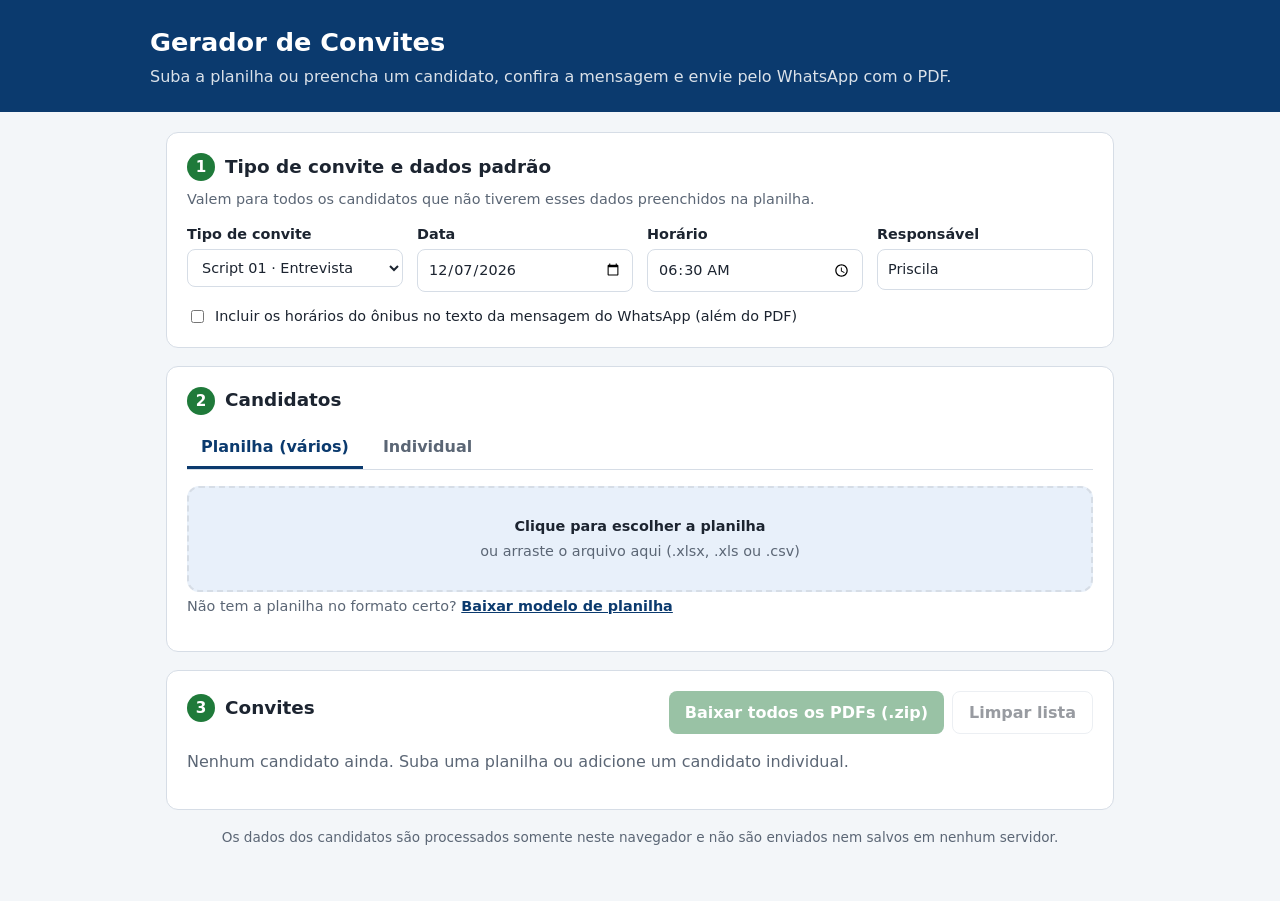
==== index.html @ 01ced8b9 "Gerador de convites de entrevista e comitê Site estático que lê uma planilha (ou cadastro individual" ====
<!DOCTYPE html>
<html lang="pt-BR">
<head>
  <meta charset="UTF-8">
  <meta name="viewport" content="width=device-width, initial-scale=1.0">
  <title>Gerador de Convites</title>
  <link rel="stylesheet" href="style.css">
</head>
<body>
  <header class="topo">
    <div class="topo-conteudo">
      <h1>Gerador de Convites</h1>
      <p>Suba a planilha ou preencha um candidato, confira a mensagem e envie pelo WhatsApp com o PDF.</p>
    </div>
  </header>

  <main>
    <!-- 1. Dados do lote -->
    <section class="cartao">
      <h2><span class="passo">1</span> Tipo de convite e dados padrão</h2>
      <p class="ajuda">Valem para todos os candidatos que não tiverem esses dados preenchidos na planilha.</p>
      <div class="grade">
        <label>Tipo de convite
          <select id="lote-tipo">
            <option value="entrevista">Script 01 · Entrevista</option>
            <option value="comite">Script 02 · Comitê</option>
          </select>
        </label>
        <label>Data
          <input type="date" id="lote-data">
        </label>
        <label>Horário
          <input type="time" id="lote-horario">
        </label>
        <label>Responsável
          <input type="text" id="lote-responsavel">
        </label>
      </div>
      <label class="check">
        <input type="checkbox" id="lote-horarios-na-mensagem">
        Incluir os horários do ônibus no texto da mensagem do WhatsApp (além do PDF)
      </label>
    </section>

    <!-- 2. Candidatos -->
    <section class="cartao">
      <h2><span class="passo">2</span> Candidatos</h2>
      <div class="abas" role="tablist">
        <button class="aba ativa" data-aba="planilha" role="tab">Planilha (vários)</button>
        <button class="aba" data-aba="individual" role="tab">Individual</button>
      </div>

      <div class="painel" id="painel-planilha">
        <label class="soltar" id="area-soltar">
          <input type="file" id="arquivo" accept=".xlsx,.xls,.csv">
          <strong>Clique para escolher a planilha</strong>
          <span>ou arraste o arquivo aqui (.xlsx, .xls ou .csv)</span>
        </label>
        <p class="ajuda">
          Não tem a planilha no formato certo?
          <button class="link" id="baixar-modelo" type="button">Baixar modelo de planilha</button>
        </p>
      </div>

      <form class="painel oculto" id="painel-individual">
        <div class="grade">
          <label>Nome completo *
            <input type="text" name="nome" required>
          </label>
          <label>Telefone (WhatsApp)
            <input type="tel" name="telefone" placeholder="(14) 99999-0000">
          </label>
          <label>E-mail
            <input type="email" name="email">
          </label>
          <label>Cidade
            <input type="text" name="cidade" list="lista-cidades">
          </label>
          <label>Sexo
            <select name="sexo">
              <option value="">Não informar</option>
              <option value="M">Masculino</option>
              <option value="F">Feminino</option>
            </select>
          </label>
          <label>Cargo
            <input type="text" name="cargo">
          </label>
          <label>Salário (Comitê)
            <input type="text" name="salario" placeholder="2000,00">
          </label>
        </div>
        <datalist id="lista-cidades"></datalist>
        <button type="submit" class="botao">Adicionar à lista</button>
      </form>
    </section>

    <!-- 3. Convites gerados -->
    <section class="cartao" id="secao-lista">
      <div class="lista-cabecalho">
        <h2><span class="passo">3</span> Convites <small id="contagem"></small></h2>
        <div class="acoes">
          <button class="botao" id="baixar-zip" disabled>Baixar todos os PDFs (.zip)</button>
          <button class="botao secundario" id="limpar" disabled>Limpar lista</button>
        </div>
      </div>
      <p class="vazio" id="vazio">Nenhum candidato ainda. Suba uma planilha ou adicione um candidato individual.</p>
      <ul class="lista" id="lista"></ul>
    </section>

    <p class="privacidade">
      Os dados dos candidatos são processados somente neste navegador e não são enviados nem salvos em nenhum servidor.
    </p>
  </main>

  <div class="aviso-flutuante oculto" id="aviso"></div>

  <script src="lib/xlsx.full.min.js"></script>
  <script src="lib/jspdf.umd.min.js"></script>
  <script src="lib/jspdf.plugin.autotable.min.js"></script>
  <script src="lib/jszip.min.js"></script>
  <script src="img/cartao-autorizacao.js"></script>
  <script src="config.js"></script>
  <script src="app.js"></script>
</body>
</html>
---- style.css ----
:root {
  --azul: #0b3a6e;
  --azul-claro: #e8f0fa;
  --verde: #1f7a3a;
  --verde-escuro: #16602c;
  --whatsapp: #1fa855;
  --texto: #1c2430;
  --texto-suave: #5b6675;
  --borda: #d6dde6;
  --fundo: #f3f6f9;
  --cartao: #ffffff;
  --alerta: #9a5b00;
  --alerta-fundo: #fff4e0;
  --erro: #b3261e;
}

* { box-sizing: border-box; }

body {
  margin: 0;
  font-family: system-ui, -apple-system, "Segoe UI", Roboto, sans-serif;
  color: var(--texto);
  background: var(--fundo);
  line-height: 1.45;
}

.topo {
  background: var(--azul);
  color: #fff;
  padding: 24px 16px;
}
.topo-conteudo, main { max-width: 980px; margin: 0 auto; }
.topo h1 { margin: 0 0 4px; font-size: 1.6rem; }
.topo p { margin: 0; opacity: .85; }

main { padding: 20px 16px 40px; }

.cartao {
  background: var(--cartao);
  border: 1px solid var(--borda);
  border-radius: 12px;
  padding: 20px;
  margin-bottom: 18px;
}
.cartao h2 {
  margin: 0 0 8px;
  font-size: 1.15rem;
  display: flex;
  align-items: center;
  gap: 10px;
}
.cartao h2 small { font-weight: normal; color: var(--texto-suave); font-size: .9rem; }
.passo {
  display: inline-grid;
  place-items: center;
  width: 28px; height: 28px;
  border-radius: 50%;
  background: var(--verde);
  color: #fff;
  font-size: .95rem;
}
.ajuda { color: var(--texto-suave); font-size: .9rem; margin: 4px 0 14px; }

.grade {
  display: grid;
  grid-template-columns: repeat(auto-fill, minmax(200px, 1fr));
  gap: 14px;
  margin-bottom: 14px;
}
label { display: flex; flex-direction: column; gap: 4px; font-size: .9rem; font-weight: 600; }
input, select {
  font: inherit;
  font-weight: normal;
  padding: 9px 10px;
  border: 1px solid var(--borda);
  border-radius: 8px;
  background: #fff;
  color: var(--texto);
}
input:focus, select:focus { outline: 2px solid var(--azul); outline-offset: 1px; }
label.check { flex-direction: row; align-items: center; gap: 8px; font-weight: normal; }

.botao {
  font: inherit;
  font-weight: 600;
  border: none;
  border-radius: 8px;
  padding: 9px 16px;
  background: var(--verde);
  color: #fff;
  cursor: pointer;
  text-decoration: none;
  display: inline-flex;
  align-items: center;
  gap: 6px;
}
.botao:hover { background: var(--verde-escuro); }
.botao:disabled, .botao[aria-disabled="true"] { opacity: .45; cursor: not-allowed; pointer-events: none; }
.botao.secundario { background: #fff; color: var(--texto); border: 1px solid var(--borda); }
.botao.secundario:hover { background: var(--fundo); }
.botao.whatsapp { background: var(--whatsapp); }
.botao.pequeno { padding: 6px 11px; font-size: .88rem; }
.link {
  font: inherit;
  background: none;
  border: none;
  padding: 0;
  color: var(--azul);
  text-decoration: underline;
  cursor: pointer;
  font-weight: 600;
}

.abas { display: flex; gap: 6px; border-bottom: 1px solid var(--borda); margin: 12px 0 16px; }
.aba {
  font: inherit;
  background: none;
  border: none;
  border-bottom: 3px solid transparent;
  padding: 8px 14px;
  cursor: pointer;
  color: var(--texto-suave);
  font-weight: 600;
}
.aba.ativa { color: var(--azul); border-bottom-color: var(--azul); }
.oculto { display: none !important; }

.soltar {
  border: 2px dashed var(--borda);
  border-radius: 12px;
  padding: 28px 16px;
  text-align: center;
  cursor: pointer;
  align-items: center;
  font-weight: normal;
  background: var(--azul-claro);
}
.soltar.arrastando { border-color: var(--azul); }
.soltar input { display: none; }
.soltar span { color: var(--texto-suave); }

.lista-cabecalho { display: flex; flex-wrap: wrap; justify-content: space-between; align-items: center; gap: 10px; }
.acoes { display: flex; gap: 8px; flex-wrap: wrap; }
.vazio { color: var(--texto-suave); }
.lista { list-style: none; padding: 0; margin: 14px 0 0; display: grid; gap: 10px; }

.item {
  border: 1px solid var(--borda);
  border-radius: 10px;
  padding: 12px 14px;
}
.item.enviado { background: #f1f8f3; border-color: #b9dcc3; }
.item-topo { display: flex; flex-wrap: wrap; justify-content: space-between; gap: 8px; align-items: flex-start; }
.item-nome { font-weight: 700; font-size: 1.02rem; }
.item-info { color: var(--texto-suave); font-size: .88rem; }
.etiqueta {
  display: inline-block;
  font-size: .75rem;
  font-weight: 700;
  padding: 2px 8px;
  border-radius: 99px;
  background: var(--azul-claro);
  color: var(--azul);
  margin-left: 6px;
  vertical-align: middle;
}
.item-avisos { margin: 8px 0 0; padding: 0; list-style: none; display: grid; gap: 4px; }
.item-avisos li {
  font-size: .85rem;
  background: var(--alerta-fundo);
  color: var(--alerta);
  border-radius: 6px;
  padding: 4px 8px;
}
.item-avisos li.erro { background: #fdecea; color: var(--erro); }
.item-botoes { display: flex; flex-wrap: wrap; gap: 6px; margin-top: 10px; align-items: center; }
.item-botoes .check { margin-left: auto; font-size: .88rem; }
.mensagem {
  white-space: pre-wrap;
  background: #e7f7de;
  border-radius: 10px;
  padding: 12px 14px;
  margin-top: 10px;
  font-size: .92rem;
  max-height: 420px;
  overflow: auto;
}

.privacidade { text-align: center; color: var(--texto-suave); font-size: .85rem; }

.aviso-flutuante {
  position: fixed;
  left: 50%;
  bottom: 24px;
  transform: translateX(-50%);
  background: var(--texto);
  color: #fff;
  padding: 10px 18px;
  border-radius: 8px;
  box-shadow: 0 6px 20px rgba(0,0,0,.25);
  max-width: calc(100% - 32px);
  z-index: 10;
}

@media (max-width: 600px) {
  .item-botoes .check { margin-left: 0; width: 100%; }
}
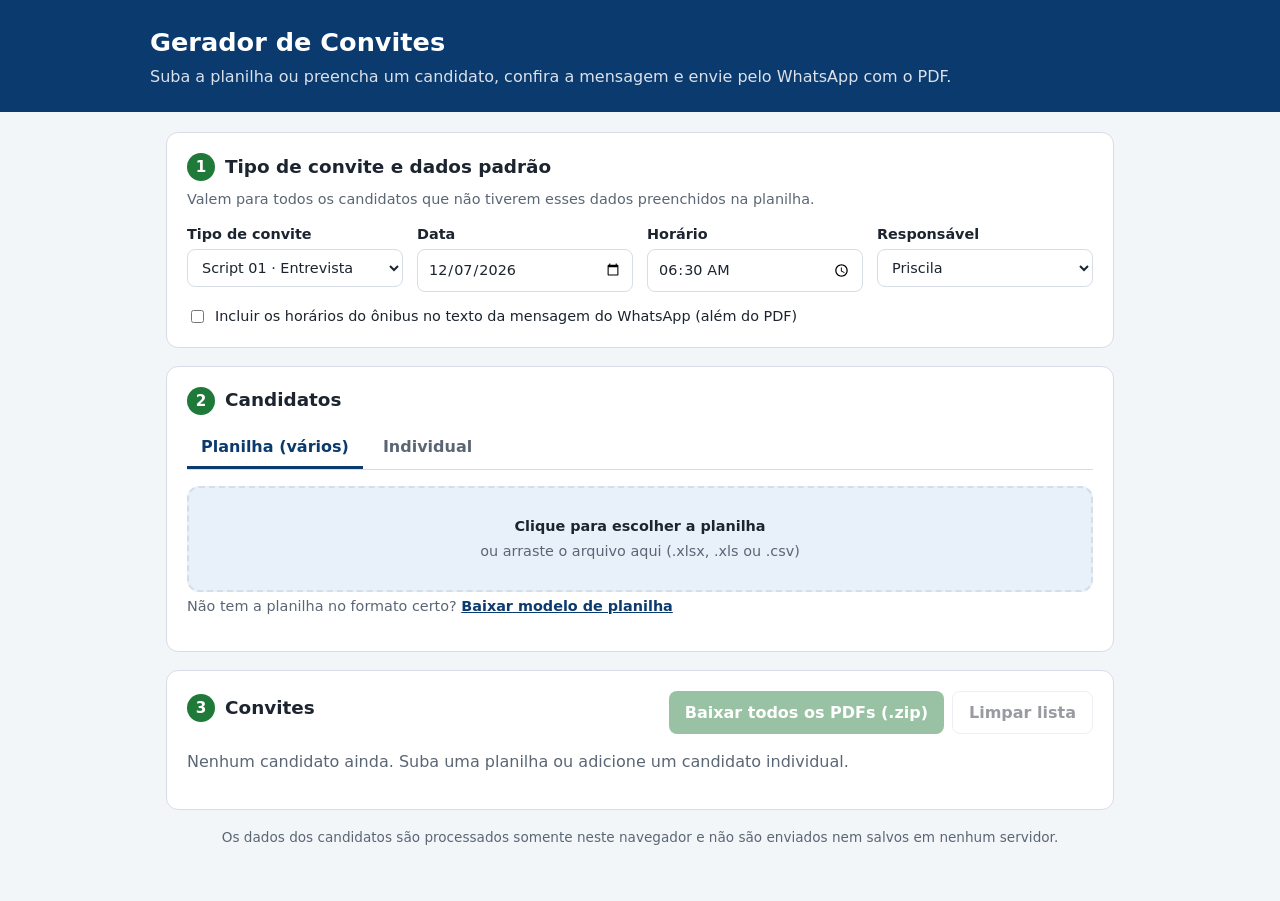
==== commit 096f905b: "Remove envio por e-mail e usa lista de responsáveis O campo Responsável vira uma lista com Priscila " ====
--- a/index.html
+++ b/index.html
@@ -33,7 +33,7 @@
           <input type="time" id="lote-horario">
         </label>
         <label>Responsável
-          <input type="text" id="lote-responsavel">
+          <select id="lote-responsavel"></select>
         </label>
       </div>
       <label class="check">
@@ -69,9 +69,6 @@
           </label>
           <label>Telefone (WhatsApp)
             <input type="tel" name="telefone" placeholder="(14) 99999-0000">
-          </label>
-          <label>E-mail
-            <input type="email" name="email">
           </label>
           <label>Cidade
             <input type="text" name="cidade" list="lista-cidades">
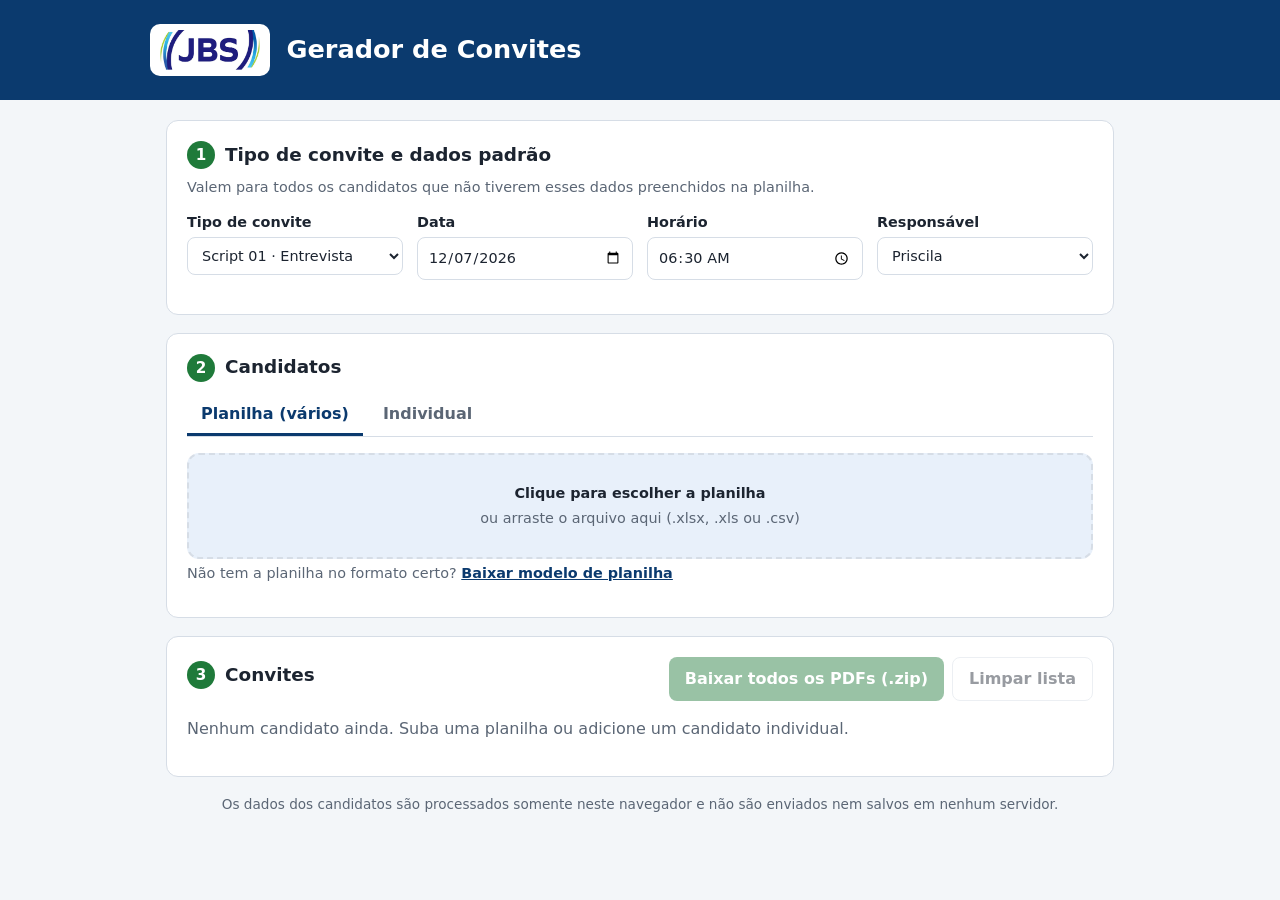
==== commit 04a92590: "Logo da JBS no topo e remove opções não usadas Adiciona a logo no canto superior esquerdo, remove o " ====
--- a/index.html
+++ b/index.html
@@ -9,8 +9,8 @@
 <body>
   <header class="topo">
     <div class="topo-conteudo">
+      <img class="logo" src="img/logo-jbs.png" alt="JBS">
       <h1>Gerador de Convites</h1>
-      <p>Suba a planilha ou preencha um candidato, confira a mensagem e envie pelo WhatsApp com o PDF.</p>
     </div>
   </header>
 
@@ -36,10 +36,6 @@
           <select id="lote-responsavel"></select>
         </label>
       </div>
-      <label class="check">
-        <input type="checkbox" id="lote-horarios-na-mensagem">
-        Incluir os horários do ônibus no texto da mensagem do WhatsApp (além do PDF)
-      </label>
     </section>
 
     <!-- 2. Candidatos -->
--- a/style.css
+++ b/style.css
@@ -30,8 +30,16 @@
   padding: 24px 16px;
 }
 .topo-conteudo, main { max-width: 980px; margin: 0 auto; }
-.topo h1 { margin: 0 0 4px; font-size: 1.6rem; }
-.topo p { margin: 0; opacity: .85; }
+.topo-conteudo { display: flex; align-items: center; gap: 16px; }
+.topo h1 { margin: 0; font-size: 1.6rem; }
+.logo {
+  height: 52px;
+  width: auto;
+  background: #fff;
+  border-radius: 10px;
+  padding: 6px 10px;
+  flex-shrink: 0;
+}
 
 main { padding: 20px 16px 40px; }
 
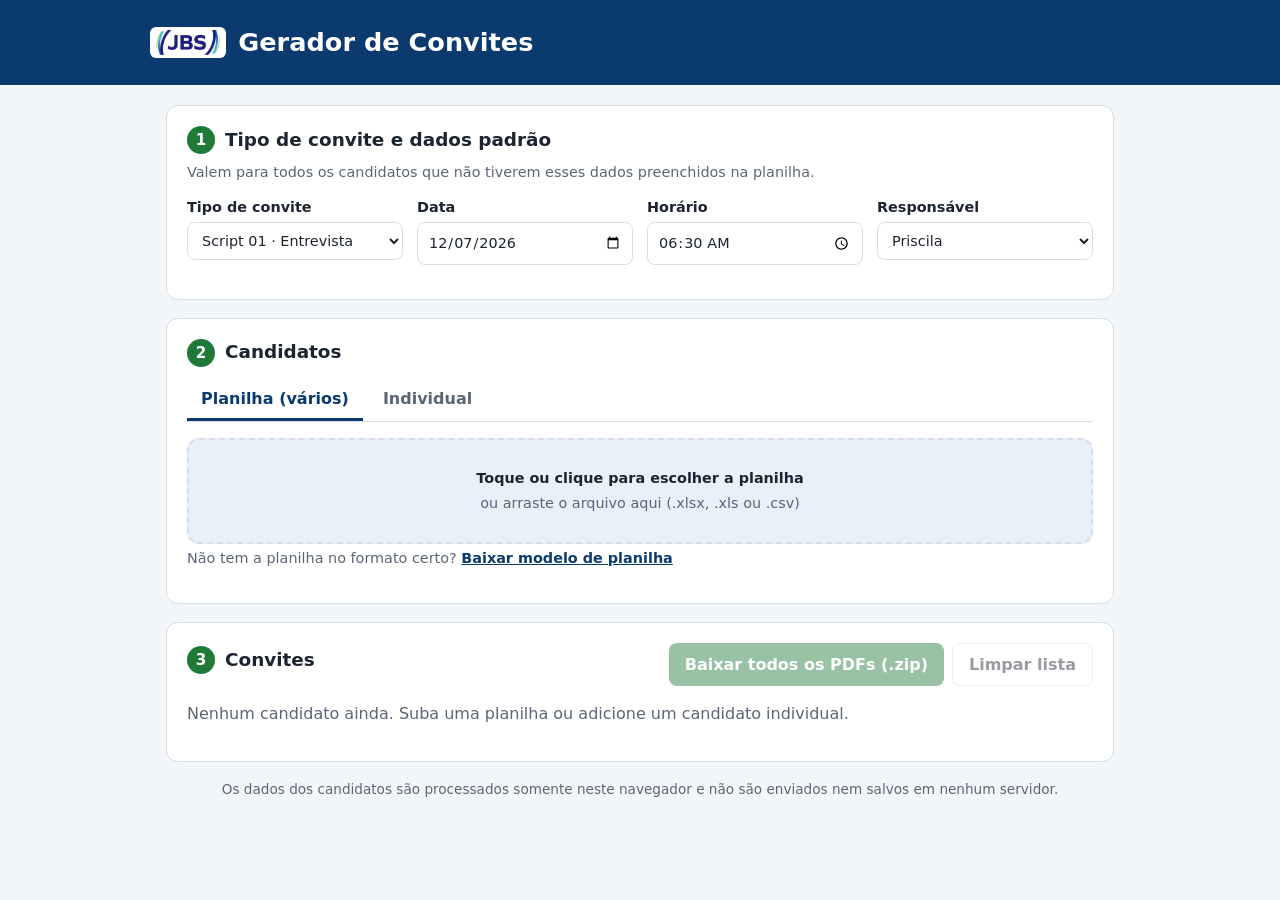
==== commit 471018b3: "Envio pelo tablet: PDF direto para o WhatsApp No tablet/celular, o botão "2 · Enviar PDF" abre a tel" ====
--- a/index.html
+++ b/index.html
@@ -4,6 +4,9 @@
   <meta charset="UTF-8">
   <meta name="viewport" content="width=device-width, initial-scale=1.0">
   <title>Gerador de Convites</title>
+  <meta name="theme-color" content="#0b3a6e">
+  <link rel="manifest" href="manifest.webmanifest">
+  <link rel="icon" href="img/icone-192.png">
   <link rel="stylesheet" href="style.css">
 </head>
 <body>
@@ -48,8 +51,8 @@
 
       <div class="painel" id="painel-planilha">
         <label class="soltar" id="area-soltar">
-          <input type="file" id="arquivo" accept=".xlsx,.xls,.csv">
-          <strong>Clique para escolher a planilha</strong>
+          <input type="file" id="arquivo" accept=".xlsx,.xls,.csv,application/vnd.openxmlformats-officedocument.spreadsheetml.sheet,application/vnd.ms-excel,text/csv">
+          <strong>Toque ou clique para escolher a planilha</strong>
           <span>ou arraste o arquivo aqui (.xlsx, .xls ou .csv)</span>
         </label>
         <p class="ajuda">
@@ -98,6 +101,10 @@
         </div>
       </div>
       <p class="vazio" id="vazio">Nenhum candidato ainda. Suba uma planilha ou adicione um candidato individual.</p>
+      <p class="dica oculto" id="dica-tablet">
+        Em cada candidato: toque em <strong>1</strong> e envie a mensagem no WhatsApp. Volte para cá, toque em
+        <strong>2</strong>, escolha <strong>WhatsApp</strong> e a conversa do candidato (ela aparece no topo da lista).
+      </p>
       <ul class="lista" id="lista"></ul>
     </section>
 
--- a/style.css
+++ b/style.css
@@ -32,12 +32,14 @@
 .topo-conteudo, main { max-width: 980px; margin: 0 auto; }
 .topo-conteudo { display: flex; align-items: center; gap: 16px; }
 .topo h1 { margin: 0; font-size: 1.6rem; }
+.topo-conteudo { gap: 12px; }
 .logo {
-  height: 52px;
+  height: 1.6rem;
   width: auto;
   background: #fff;
-  border-radius: 10px;
-  padding: 6px 10px;
+  border-radius: 6px;
+  padding: 3px 6px;
+  box-sizing: content-box;
   flex-shrink: 0;
 }
 
@@ -172,6 +174,14 @@
   margin-left: 6px;
   vertical-align: middle;
 }
+.botao.feito { opacity: .7; }
+.dica {
+  background: var(--azul-claro);
+  border-radius: 8px;
+  padding: 10px 12px;
+  margin: 12px 0 0;
+  font-size: .95rem;
+}
 .item-avisos { margin: 8px 0 0; padding: 0; list-style: none; display: grid; gap: 4px; }
 .item-avisos li {
   font-size: .85rem;
@@ -211,5 +221,7 @@
 }
 
 @media (max-width: 600px) {
+  .topo h1 { font-size: 1.3rem; }
+  .logo { height: 1.3rem; }
   .item-botoes .check { margin-left: 0; width: 100%; }
 }
